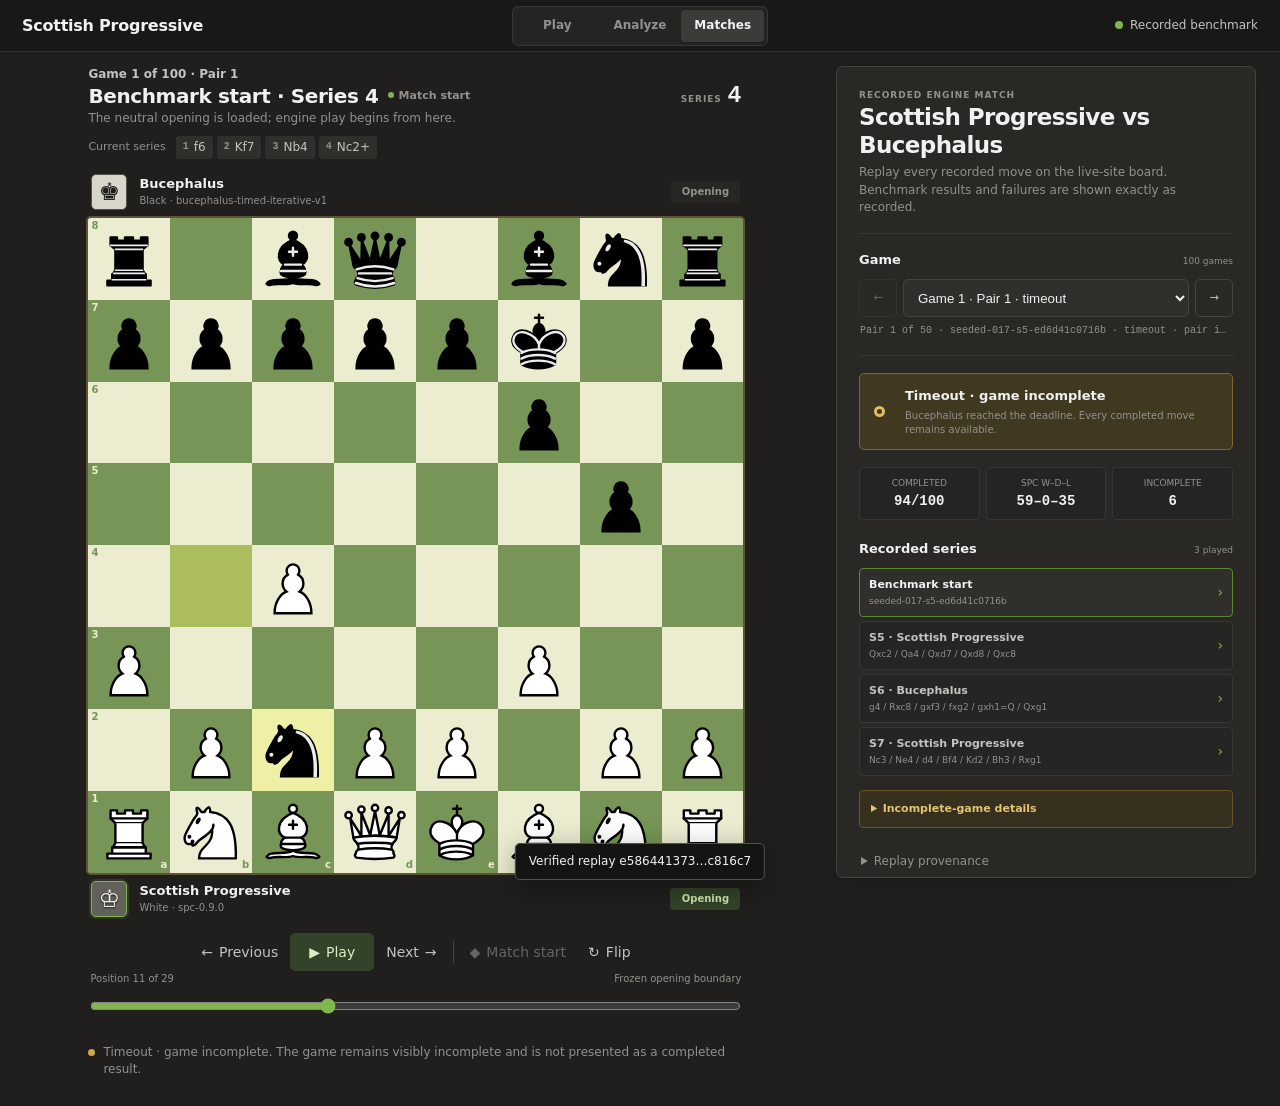
==== src/scottish_progressive/web/static/matches.html @ 94046d2b "Add read-only Bucephalus match viewer" ====
<!doctype html>
<html lang="en">
  <head>
    <meta charset="utf-8">
    <meta name="viewport" content="width=device-width, initial-scale=1">
    <meta name="color-scheme" content="dark">
    <meta name="theme-color" content="#262522">
    <meta http-equiv="Content-Security-Policy" content="default-src 'self'; script-src 'self'; style-src 'self' 'unsafe-inline'; img-src 'self' data:; connect-src 'self'; object-src 'none'; base-uri 'none'; form-action 'none'">
    <title>Scottish Progressive · Match Viewer</title>
    <link rel="icon" href="data:,">
    <link rel="stylesheet" href="./styles.css">
  </head>
  <body class="match-viewer-page">
    <a class="skip-link" href="#match-board-pane">Skip to match board</a>
    <header class="app-header">
      <a class="brand" href="./" aria-label="Scottish Progressive home"><span class="brand-long">Scottish Progressive</span><span class="brand-short">Progressive</span></a>
      <nav class="mode-switch" aria-label="Site section">
        <a class="mode-button mode-link" href="./">Play</a>
        <a class="mode-button mode-link" href="./?workspace=analyze">Analyze</a>
        <a class="mode-button mode-link is-active" href="./matches.html" aria-current="page">Matches</a>
      </nav>
      <div class="header-actions">
        <span class="engine-status is-online" role="status"><span class="status-dot" aria-hidden="true"></span><span>Recorded benchmark</span></span>
      </div>
    </header>

    <main class="analysis-workspace match-viewer-workspace" id="workspace">
      <section class="board-pane match-board-pane" id="match-board-pane" aria-label="Recorded match board">
        <div class="position-strip">
          <div class="turn-copy">
            <p class="turn-label" id="match-position-label">Loading recorded match…</p>
            <div class="series-heading"><h1 id="match-position-title">Preparing replay</h1><span class="boundary-pill" id="match-phase">Recorded</span></div>
            <p class="series-subtitle" id="match-position-detail">Verifying the immutable benchmark data.</p>
          </div>
          <span class="series-number" aria-label="Displayed series"><small>SERIES</small><b id="match-series-number">–</b></span>
        </div>
        <div class="series-ledger" aria-label="Moves in the displayed series">
          <span class="ledger-label">Current series</span>
          <div class="move-chips" id="match-move-chips"><span class="empty-chip">No moves yet</span></div>
        </div>

        <div class="play-player-strip play-top-player" id="match-top-player" aria-label="Top player">
          <span class="player-color" id="match-top-color" aria-hidden="true"></span>
          <span class="player-identity"><strong id="match-top-name">—</strong><small id="match-top-meta">Recorded engine</small></span>
          <span class="player-clock" id="match-top-turn">Waiting</span>
        </div>

        <div class="board-layout match-board-layout">
          <div class="board-shell" id="board-shell">
            <div class="board" id="board" role="group" aria-label="Recorded chess position. White pieces at the bottom. Input is locked." aria-busy="true"></div>
            <div class="board-loading" id="board-loading"><span class="spinner" aria-hidden="true"></span><span id="board-loading-text">Verifying replay…</span></div>
          </div>
        </div>

        <div class="play-player-strip play-bottom-player" id="match-bottom-player" aria-label="Bottom player">
          <span class="player-color" id="match-bottom-color" aria-hidden="true"></span>
          <span class="player-identity"><strong id="match-bottom-name">—</strong><small id="match-bottom-meta">Recorded engine</small></span>
          <span class="player-clock" id="match-bottom-turn">Waiting</span>
        </div>

        <div class="board-toolbar match-replay-toolbar" aria-label="Replay controls">
          <button class="tool-button" id="replay-previous" type="button" aria-label="Previous move" title="Previous move (Left Arrow)" disabled><span aria-hidden="true">←</span><span>Previous</span></button>
          <button class="tool-button match-play-button" id="replay-play" type="button" aria-label="Play replay" title="Play or pause (Space)" disabled><span aria-hidden="true">▶</span><span>Play</span></button>
          <button class="tool-button" id="replay-next" type="button" aria-label="Next move" title="Next move (Right Arrow)" disabled><span>Next</span><span aria-hidden="true">→</span></button>
          <span class="toolbar-divider" aria-hidden="true"></span>
          <button class="tool-button" id="replay-start" type="button" title="Jump to the benchmark start" disabled><span aria-hidden="true">◆</span><span>Match start</span></button>
          <button class="tool-button" id="replay-flip" type="button" title="Flip board (F)" disabled><span aria-hidden="true">↻</span><span>Flip</span></button>
        </div>
        <div class="match-progress-wrap">
          <label class="match-progress-label" for="replay-progress"><span id="replay-position">Position 0 of 0</span><span id="replay-move-label">Recorded replay</span></label>
          <input id="replay-progress" type="range" min="0" max="0" value="0" step="1" disabled aria-label="Replay position">
        </div>
        <div class="boundary-notice is-ready" id="match-board-notice" role="status" aria-live="polite"><span class="notice-mark" aria-hidden="true"></span><span id="match-board-notice-text">Loading the recorded match.</span></div>
      </section>

      <aside class="inspector match-inspector" aria-label="Match information">
        <div class="match-panel">
          <div class="play-heading match-heading">
            <p class="section-kicker">RECORDED ENGINE MATCH</p>
            <h1>Scottish Progressive vs Bucephalus</h1>
            <p>Replay every recorded move on the live-site board. Benchmark results and failures are shown exactly as recorded.</p>
          </div>

          <section class="match-picker" aria-labelledby="match-picker-title">
            <div class="play-section-heading"><h2 id="match-picker-title">Game</h2><span id="match-game-count">100 games</span></div>
            <div class="match-game-controls">
              <button class="tree-tool" id="match-previous-game" type="button" aria-label="Previous game" disabled>←</button>
              <label class="visually-hidden" for="match-game">Choose recorded game</label>
              <select id="match-game" disabled><option>Loading games…</option></select>
              <button class="tree-tool" id="match-next-game" type="button" aria-label="Next game" disabled>→</button>
            </div>
            <p class="match-pair-label" id="match-pair-label">Pair — · opening —</p>
          </section>

          <section class="match-status-card" id="match-status" aria-live="polite">
            <span class="match-status-mark" aria-hidden="true"></span>
            <span><strong id="match-status-title">Verifying replay</strong><small id="match-status-detail">Checking the content hash and replay bundle.</small></span>
          </section>

          <section class="match-scoreboard" aria-label="Match summary">
            <div><span>Completed</span><strong id="summary-completed">—</strong></div>
            <div><span>SPC W–D–L</span><strong id="summary-wdl">—</strong></div>
            <div><span>Incomplete</span><strong id="summary-incomplete">—</strong></div>
          </section>

          <section class="match-series-section" aria-labelledby="match-series-title">
            <div class="play-section-heading"><h2 id="match-series-title">Recorded series</h2><span id="match-series-count">—</span></div>
            <div class="match-series-list" id="match-series-list"><span class="empty-chip">Loading replay…</span></div>
          </section>

          <details class="match-failure-details" id="match-failure-details" hidden>
            <summary>Incomplete-game details</summary>
            <p id="match-failure-copy"></p>
          </details>

          <details class="search-details match-provenance-details">
            <summary>Replay provenance</summary>
            <dl id="match-provenance"></dl>
          </details>
        </div>
      </aside>
    </main>

    <div class="toast" id="match-toast" role="status" aria-live="polite" hidden></div>
    <script src="./board-renderer.js" defer></script>
    <script src="./match-viewer.js" defer></script>
  </body>
</html>
---- src/scottish_progressive/web/static/styles.css ----
:root {
  color-scheme: dark;
  --page: #201f1d;
  --header: #181917;
  --panel: #292825;
  --panel-raised: #302f2c;
  --panel-hover: #393733;
  --line: #45433e;
  --line-soft: #373632;
  --text: #f1f1ef;
  --text-2: #c4c3bf;
  --text-3: #92918c;
  --green: #81b64c;
  --green-strong: #94c960;
  --green-deep: #5c8731;
  --red: #d76a61;
  --amber: #d2a84c;
  --blue: #7196ad;
  --board-light: #ebecd0;
  --board-dark: #779556;
  --board-light-ink: #779556;
  --board-dark-ink: #ebecd0;
  --board-size: min(65vw, calc(100vh - 218px), 720px);
  --radius: 5px;
  --font: Inter, ui-sans-serif, system-ui, -apple-system, BlinkMacSystemFont, "Segoe UI", sans-serif;
  --mono: "SFMono-Regular", Consolas, "Liberation Mono", monospace;
}

* { box-sizing: border-box; }

html { min-width: 0; background: var(--page); }

body {
  min-width: 0;
  min-height: 100vh;
  margin: 0;
  overflow-x: hidden;
  color: var(--text);
  background: var(--page);
  font: 14px/1.45 var(--font);
  -webkit-font-smoothing: antialiased;
}

button, input, textarea { font: inherit; }
button { color: inherit; }
button, summary, .brand { -webkit-tap-highlight-color: transparent; }
a { color: var(--green-strong); }
[hidden] { display: none !important; }

button:focus-visible,
input:focus-visible,
textarea:focus-visible,
summary:focus-visible,
a:focus-visible {
  outline: 3px solid #b8dc8e;
  outline-offset: 2px;
}

.skip-link {
  position: fixed;
  z-index: 1000;
  top: 8px;
  left: 8px;
  padding: 9px 12px;
  color: #15200d;
  background: #c6e5a2;
  border-radius: var(--radius);
  transform: translateY(-150%);
  transition: transform 140ms ease;
}
.skip-link:focus { transform: translateY(0); }

.app-header {
  position: relative;
  z-index: 20;
  display: grid;
  grid-template-columns: minmax(0, 1fr) auto minmax(0, 1fr);
  align-items: center;
  justify-content: space-between;
  min-height: 52px;
  padding: 0 22px;
  background: var(--header);
  border-bottom: 1px solid #343532;
}

.brand {
  color: var(--text);
  font-size: 16px;
  font-weight: 720;
  letter-spacing: -0.015em;
  text-decoration: none;
}

.brand-short { display: none; }
.mode-switch { display: grid; grid-template-columns: repeat(3, 1fr); min-width: 218px; padding: 3px; background: #242522; border: 1px solid #373834; border-radius: 6px; }
.mode-button { min-height: 32px; padding: 4px 13px; color: var(--text-3); background: transparent; border: 0; border-radius: 4px; cursor: pointer; font-size: 12px; font-weight: 700; transition: color 130ms ease, background-color 130ms ease, transform 130ms ease; }
.mode-link { display: grid; place-items: center; text-decoration: none; }
.mode-button:hover { color: var(--text-2); }
.mode-button.is-active { color: var(--text); background: #3b3c37; box-shadow: 0 1px 3px rgb(0 0 0 / 22%); }
.mode-button:active { transform: scale(.98); }
.header-actions { display: flex; align-items: center; justify-self: end; gap: 16px; min-width: 0; }
.rules-label { display: none; }
.engine-status {
  display: inline-flex;
  align-items: center;
  gap: 7px;
  min-width: 0;
  color: var(--text-2);
  font-size: 12px;
  white-space: nowrap;
}
.engine-status > span:last-child { overflow: hidden; text-overflow: ellipsis; }
.status-dot { width: 8px; height: 8px; flex: 0 0 auto; border-radius: 50%; background: var(--amber); }
.engine-status.is-online .status-dot { background: var(--green); }
.engine-status.is-offline .status-dot { background: var(--red); }

.analysis-workspace {
  display: grid;
  grid-template-columns: minmax(0, 1fr) minmax(360px, 430px);
  gap: clamp(18px, 2.2vw, 34px);
  width: min(1370px, 100%);
  margin: 0 auto;
  padding: 18px 24px 28px;
  align-items: start;
}

.analysis-workspace.is-play-mode { --board-size: min(63vw, calc(100vh - 176px), 760px); grid-template-columns: minmax(0, 1fr) minmax(350px, 410px); gap: clamp(20px, 3vw, 46px); padding-top: 14px; }
.is-play-mode .position-strip,
.is-play-mode .eval-rail,
.is-play-mode .board-toolbar,
.is-play-mode .boundary-notice { display: none; }
.is-play-mode .series-ledger { width: var(--board-size); padding: 0 0 7px; }
.is-play-mode .board-layout { grid-template-columns: var(--board-size); gap: 0; }
.is-play-mode .inspector { min-height: 560px; }

.board-pane {
  display: flex;
  flex-direction: column;
  align-items: center;
  min-width: 0;
}

.play-player-strip { display: grid; grid-template-columns: 38px minmax(0, 1fr) auto; align-items: center; width: var(--board-size); min-height: 52px; gap: 10px; padding: 5px 3px; }
.play-player-strip.is-active { color: var(--text); }
.player-color { position: relative; display: grid; width: 36px; height: 36px; place-items: center; overflow: hidden; border: 1px solid #55534d; border-radius: 5px; box-shadow: inset 0 0 0 1px rgb(255 255 255 / 5%); }
.player-color::before { font-size: 24px; line-height: 1; }
.player-color.is-white { color: #f6f5ed; background: #62605a; }
.player-color.is-white::before { content: "♔"; text-shadow: 0 1px 2px #111; }
.player-color.is-black { color: #1c1c1a; background: #d8d5ca; }
.player-color.is-black::before { content: "♚"; }
.play-player-strip.is-active .player-color { border-color: var(--green); box-shadow: 0 0 0 2px rgb(129 182 76 / 16%); }
.player-identity { display: block; min-width: 0; }
.player-identity strong,
.player-identity small { display: block; overflow: hidden; text-overflow: ellipsis; white-space: nowrap; }
.player-identity strong { font-size: 13px; }
.player-identity small { margin-top: 1px; color: var(--text-3); font-size: 10px; }
.player-clock { min-width: 70px; padding: 6px 8px; color: var(--text-3); background: #262622; border-radius: 4px; font: 700 10px/1 var(--font); text-align: center; }
.play-player-strip.is-active .player-clock { color: #cce9ab; background: #334329; }

.position-strip,
.series-ledger,
.board-toolbar,
.boundary-notice {
  width: calc(var(--board-size) + 32px);
  max-width: 100%;
}

.position-strip {
  display: flex;
  align-items: center;
  justify-content: space-between;
  gap: 16px;
  min-height: 58px;
  padding: 0 2px 8px 32px;
}
.turn-copy { min-width: 0; }
.turn-label,
.series-subtitle,
.panel-intro,
.tree-help,
.field-help,
.piece-credit,
.best-notation { margin: 0; }
.turn-label { color: var(--text-2); font-size: 12px; font-weight: 650; }
.series-heading { display: flex; align-items: center; gap: 9px; min-width: 0; }
.series-heading h1 { margin: 1px 0 0; overflow: hidden; font-size: 20px; line-height: 1.2; letter-spacing: -0.02em; text-overflow: ellipsis; white-space: nowrap; }
.series-subtitle { max-width: 620px; margin-top: 2px; overflow: hidden; color: var(--text-3); font-size: 12px; text-overflow: ellipsis; white-space: nowrap; }
.series-number { display: grid; grid-template-columns: auto auto; align-items: baseline; gap: 6px; color: var(--text-3); }
.series-number small { font-size: 9px; font-weight: 700; letter-spacing: .1em; }
.series-number b { color: var(--text); font: 700 23px/1 var(--mono); }
.boundary-pill { flex: 0 0 auto; color: var(--text-3); font-size: 11px; font-weight: 650; }
.boundary-pill::before { content: ""; display: inline-block; width: 6px; height: 6px; margin-right: 5px; border-radius: 50%; background: var(--text-3); vertical-align: 1px; }
.boundary-pill.is-boundary::before,
.boundary-pill.is-complete::before { background: var(--green); }
.boundary-pill.is-mid-series::before { background: var(--amber); }

.series-ledger {
  display: flex;
  align-items: center;
  min-height: 30px;
  padding: 0 0 7px 32px;
  gap: 10px;
}
.ledger-label { flex: 0 0 auto; color: var(--text-3); font-size: 11px; }
.move-chips { display: flex; min-width: 0; gap: 4px; overflow-x: auto; scrollbar-width: thin; }
.move-chip,
.series-move {
  display: inline-flex;
  align-items: center;
  flex: 0 0 auto;
  gap: 5px;
  min-height: 23px;
  padding: 2px 7px;
  color: var(--text-2);
  background: var(--panel-raised);
  border-radius: 3px;
  font-size: 12px;
  animation: move-in 150ms ease-out both;
}
.move-chip b,
.series-move b { color: var(--text-3); font: 700 10px/1 var(--mono); }
.empty-chip { color: var(--text-3); font-size: 12px; }

.board-layout { display: grid; grid-template-columns: 26px var(--board-size); gap: 6px; max-width: 100%; }
.board-shell {
  position: relative;
  width: var(--board-size);
  height: var(--board-size);
  overflow: hidden;
  background: var(--board-dark);
  border-radius: 3px;
  box-shadow: 0 3px 14px rgb(0 0 0 / 24%);
  touch-action: none;
}
.board { display: grid; width: 100%; height: 100%; grid-template: repeat(8, 1fr) / repeat(8, 1fr); }
.square {
  position: relative;
  display: grid;
  place-items: center;
  min-width: 0;
  min-height: 0;
  padding: 0;
  border: 0;
  border-radius: 0;
  cursor: default;
}
.square.light { background: var(--board-light); }
.square.dark { background: var(--board-dark); }
.square.has-piece.is-legal-from { cursor: grab; }
.square.has-piece.is-legal-from:active { cursor: grabbing; }
.piece { position: relative; z-index: 2; display: block; width: 88%; height: 88%; pointer-events: none; user-select: none; transition: transform 110ms ease; }
.square.has-piece:hover .piece { transform: translateY(-1px); }
.square.is-last::before,
.square.is-selected::before { content: ""; position: absolute; z-index: 1; inset: 0; pointer-events: none; }
.square.is-last::before { background: rgb(246 246 105 / 42%); }
.square.is-selected::before { background: rgb(246 246 105 / 65%); }
.square.is-legal::after { content: ""; position: absolute; z-index: 5; width: 25%; height: 25%; border-radius: 50%; background: rgb(33 44 25 / 34%); pointer-events: none; }
.square.is-legal.is-capture::after { width: 82%; height: 82%; background: transparent; border: max(3px, .45vw) solid rgb(33 44 25 / 33%); }
.coordinate { position: absolute; z-index: 7; font: 750 clamp(8px, calc(var(--board-size) / 65), 12px)/1 var(--font); pointer-events: none; }
.coordinate.file { right: 3px; bottom: 3px; }
.coordinate.rank { top: 3px; left: 3px; }
.square.light .coordinate { color: var(--board-light-ink); }
.square.dark .coordinate { color: var(--board-dark-ink); }

.board-arrows { position: absolute; z-index: 8; inset: 0; width: 100%; height: 100%; overflow: visible; pointer-events: none; }
.board-arrows line { stroke-linecap: round; animation: arrow-in 170ms ease-out both; }
.board-loading {
  position: absolute;
  z-index: 12;
  inset: 0;
  display: flex;
  align-items: center;
  justify-content: center;
  gap: 9px;
  color: #fff;
  background: rgb(24 25 23 / 70%);
  font-size: 13px;
  transition: opacity 130ms ease, visibility 130ms ease;
}
.board-loading.is-hidden { opacity: 0; visibility: hidden; pointer-events: none; }
.spinner { width: 15px; height: 15px; flex: 0 0 auto; border: 2px solid rgb(255 255 255 / 28%); border-top-color: currentColor; border-radius: 50%; animation: spin .75s linear infinite; }
.drag-piece { position: fixed; z-index: 100; width: min(calc(var(--board-size) / 8), 90px); height: min(calc(var(--board-size) / 8), 90px); opacity: 0; pointer-events: none; transform: translate(-50%, -50%); }
.drag-piece img { width: 100%; height: 100%; }
.drag-piece.is-visible { opacity: .96; }
.board-shell.is-previewing::after { content: "PV preview"; position: absolute; z-index: 9; right: 7px; top: 7px; padding: 4px 7px; color: #fff; background: rgb(24 25 23 / 78%); border-radius: 3px; font-size: 10px; font-weight: 700; letter-spacing: .06em; }

.eval-rail { position: relative; width: 26px; height: var(--board-size); overflow: hidden; color: #fff; background: #171715; border: 1px solid #4d4b46; border-radius: 3px; }
.eval-fill { position: absolute; inset: auto 0 0; height: 50%; background: #f3f2ec; transition: height 240ms cubic-bezier(.2,.8,.2,1); }
.eval-marker { position: absolute; z-index: 2; left: 50%; bottom: 50%; max-width: calc(100% - 2px); padding: 2px 1px; overflow: hidden; color: #111; background: #f3f2ec; border: 1px solid rgb(0 0 0 / 40%); border-radius: 2px; font: 750 7px/1 var(--mono); text-overflow: clip; white-space: nowrap; transform: translate(-50%, 50%); transition: bottom 240ms cubic-bezier(.2,.8,.2,1); }
.eval-side { position: absolute; z-index: 3; left: 50%; font: 750 9px/1 var(--font); transform: translateX(-50%); mix-blend-mode: difference; }
.eval-black { top: 5px; }
.eval-white { bottom: 5px; }

.board-toolbar { display: flex; align-items: center; min-height: 44px; padding: 5px 0 0 32px; gap: 2px; overflow-x: auto; scrollbar-width: none; }
.board-toolbar::-webkit-scrollbar { display: none; }
.tool-button,
.analysis-toggle,
.tree-tool,
.secondary,
.primary,
.pv-controls button,
.dialog-close {
  min-height: 38px;
  border: 1px solid transparent;
  border-radius: var(--radius);
  cursor: pointer;
  transition: color 130ms ease, background-color 130ms ease, border-color 130ms ease, transform 110ms ease;
}
.tool-button { display: inline-flex; align-items: center; flex: 0 0 auto; gap: 6px; padding: 6px 9px; color: var(--text-2); background: transparent; }
.tool-button svg { width: 17px; height: 17px; fill: currentColor; }
.tool-button:hover:not(:disabled) { color: var(--text); background: var(--panel-raised); }
.tool-button:active:not(:disabled), .tree-tool:active:not(:disabled), .primary:active:not(:disabled) { transform: translateY(1px); }
button:disabled { cursor: not-allowed; opacity: .42; }
.toolbar-divider { width: 1px; height: 22px; flex: 0 0 auto; margin: 0 4px; background: var(--line); }
.primary { padding: 8px 13px; color: #17200f; background: var(--green); border-color: var(--green-deep); font-weight: 720; }
.primary:hover:not(:disabled) { background: var(--green-strong); }
.continue-button { margin-left: auto; white-space: nowrap; }

.boundary-notice { display: flex; align-items: flex-start; gap: 8px; min-height: 31px; padding: 7px 0 0 32px; color: var(--text-3); font-size: 12px; }
.notice-mark { width: 7px; height: 7px; flex: 0 0 auto; margin-top: 5px; border-radius: 50%; background: var(--green); }
.boundary-notice.is-warning .notice-mark { background: var(--amber); }
.boundary-notice.is-game-over .notice-mark { background: var(--red); }
.boundary-notice.is-game-over { color: #e5aaa5; }

.inspector {
  position: sticky;
  top: 18px;
  min-width: 0;
  height: calc(100vh - 88px);
  min-height: 560px;
  overflow: hidden;
  background: var(--panel);
  border: 1px solid var(--line);
  border-radius: 7px;
  box-shadow: 0 3px 14px rgb(0 0 0 / 16%);
}

.play-panel { height: 100%; padding: 20px 20px 22px; overflow-y: auto; scrollbar-color: #55524c transparent; scrollbar-width: thin; animation: panel-in 180ms ease-out both; }
.play-heading { padding-bottom: 17px; border-bottom: 1px solid var(--line-soft); }
.play-heading h1 { margin: 2px 0 5px; font-size: 23px; line-height: 1.15; letter-spacing: -.025em; }
.play-heading > p:last-child { max-width: 355px; margin: 0; color: var(--text-3); font-size: 11px; }
.side-picker { min-width: 0; margin: 0; padding: 15px 0; border: 0; border-bottom: 1px solid var(--line-soft); }
.side-picker legend { padding: 0; color: var(--text-3); font-size: 11px; font-weight: 650; }
.side-options { display: grid; grid-template-columns: repeat(2, minmax(0, 1fr)); gap: 7px; margin-top: 7px; }
.side-option { display: grid; grid-template-columns: 36px minmax(0, 1fr); align-items: center; min-height: 56px; gap: 7px; padding: 6px 8px; color: var(--text-3); background: #242421; border: 1px solid var(--line); border-radius: 5px; cursor: pointer; text-align: left; transition: color 130ms ease, background-color 130ms ease, border-color 130ms ease, transform 120ms ease; }
.side-option:hover { color: var(--text-2); background: var(--panel-hover); }
.side-option.is-active { color: var(--text); background: #353b30; border-color: #5b783f; }
.side-option:active { transform: translateY(1px); }
.side-option strong,
.side-option small { display: block; }
.side-option strong { font-size: 12px; }
.side-option small { color: var(--text-3); font-size: 9px; }
.side-piece { display: grid; width: 32px; height: 32px; place-items: center; border-radius: 4px; font-size: 23px; }
.side-piece.is-white { color: #fff; background: #686660; text-shadow: 0 1px 2px #111; }
.side-piece.is-black { color: #111; background: #dedbd0; }
.play-strength-picker { min-width: 0; margin: 0; padding: 12px 0; border: 0; border-bottom: 1px solid var(--line-soft); }
.play-strength-picker legend { padding: 0; color: var(--text-3); font-size: 11px; font-weight: 650; }
.play-strength-options { display: grid; grid-template-columns: repeat(2, minmax(0, 1fr)); gap: 7px; margin-top: 7px; }
.play-strength-option { display: grid; grid-template-columns: 24px minmax(0, 1fr); align-items: center; min-height: 47px; gap: 6px; padding: 5px 7px; color: var(--text-3); background: #22221f; border: 1px solid var(--line); border-radius: 5px; cursor: pointer; text-align: left; transition: color 130ms ease, background-color 130ms ease, border-color 130ms ease, transform 120ms ease; }
.play-strength-option:hover { color: var(--text-2); background: var(--panel-hover); }
.play-strength-option.is-active { color: var(--text); background: #353b30; border-color: #5b783f; }
.play-strength-option:active { transform: translateY(1px); }
.play-strength-option strong,
.play-strength-option small { display: block; overflow: hidden; text-overflow: ellipsis; white-space: nowrap; }
.play-strength-option strong { font-size: 11px; }
.play-strength-option small { margin-top: 1px; color: var(--text-3); font-size: 8px; }
.strength-mark { display: grid; width: 22px; height: 22px; place-items: center; color: #cbe5ad; background: #3b4631; border-radius: 3px; font-size: 11px; }
.play-live { display: grid; grid-template-columns: 30px minmax(0, 1fr); align-items: center; min-height: 60px; gap: 10px; margin-top: 15px; padding: 10px 11px; background: #242621; border: 1px solid #42463b; border-radius: 5px; }
.play-live > span:last-child { min-width: 0; }
.play-live strong,
.play-live small { display: block; }
.play-live strong { font-size: 12px; }
.play-live small { margin-top: 2px; overflow: hidden; color: var(--text-3); font-size: 10px; text-overflow: ellipsis; white-space: nowrap; }
.play-live-mark { display: flex; align-items: flex-end; justify-content: center; gap: 2px; height: 20px; }
.play-live-mark i { width: 3px; height: 8px; background: var(--green); border-radius: 2px; }
.play-live.is-thinking .play-live-mark i { animation: thinking .72s ease-in-out infinite alternate; }
.play-live.is-thinking .play-live-mark i:nth-child(2) { animation-delay: .12s; }
.play-live.is-thinking .play-live-mark i:nth-child(3) { animation-delay: .24s; }
.play-live.is-error { color: #efbbb6; background: #3c2927; border-color: #6e3934; }
.play-live.is-error .play-live-mark i { background: var(--red); }
.play-live.is-warning { color: #f0ddb0; background: #3a3324; border-color: #6b5a32; }
.play-live.is-warning .play-live-mark i { background: var(--amber); }
.play-live.is-won { color: #d9efc0; background: #2d3b25; border-color: #4f6b3a; }
.play-live.is-finished .play-live-mark i { background: var(--text-3); }
.play-live.is-review { color: #e5d8b4; background: #363127; border-color: #685c3c; }
.play-live.is-review .play-live-mark i { background: #c5a95d; }
.play-series-card { display: grid; grid-template-columns: minmax(0, 1fr) auto; align-items: center; gap: 2px 12px; margin-top: 13px; padding: 13px 2px 12px; border-bottom: 1px solid var(--line-soft); }
.play-series-card h2 { margin: 1px 0 0; font-size: 15px; }
.play-series-card p { grid-column: 1 / -1; margin: 3px 0 0; color: var(--text-3); font-size: 10px; }
.play-series-count { grid-row: 1; grid-column: 2; color: var(--text); font: 730 27px/1 var(--mono); }
.play-history-section { padding-top: 13px; }
.play-section-heading { display: flex; align-items: baseline; justify-content: space-between; gap: 12px; }
.play-section-heading h2 { margin: 0; font-size: 13px; }
.play-section-heading span { color: var(--text-3); font-size: 9px; }
.play-history { max-height: 225px; margin-top: 7px; overflow: auto; border-top: 1px solid var(--line-soft); scrollbar-width: thin; }
.play-history-row { display: grid; grid-template-columns: 28px minmax(0, 1fr) 22px; align-items: center; min-height: 43px; gap: 7px; border-bottom: 1px solid var(--line-soft); animation: move-in 150ms ease-out both; }
.play-history-row.is-current { background: rgb(197 169 93 / 8%); box-shadow: inset 2px 0 #c5a95d; }
.play-history-series { color: var(--text-3); font: 700 9px var(--mono); }
.play-history-moves { display: block; min-width: 0; }
.play-history-moves strong,
.play-history-moves small { display: block; overflow: hidden; text-overflow: ellipsis; white-space: nowrap; }
.play-history-moves strong { font-size: 10px; }
.play-history-moves small { margin-top: 1px; color: var(--text-3); font-size: 10px; }
.history-color { display: grid; width: 20px; height: 20px; place-items: center; border: 1px solid var(--line); border-radius: 3px; font: 750 8px var(--font); }
.history-color.is-white { color: #222; background: #e5e2d7; }
.history-color.is-black { color: #eee; background: #252522; }
.play-history-empty { margin: 0; padding: 19px 4px; color: var(--text-3); font-size: 11px; text-align: center; }
.play-history-navigation { display: grid; grid-template-columns: minmax(84px, 1fr) auto minmax(84px, 1fr); align-items: center; gap: 7px; padding-top: 9px; }
.play-history-step { display: inline-flex; align-items: center; justify-content: center; min-height: 34px; gap: 6px; padding: 6px 9px; color: var(--text-2); background: #282824; border: 1px solid var(--line); border-radius: 4px; font-size: 10px; font-weight: 680; }
.play-history-step:hover:not(:disabled) { color: var(--text); background: var(--panel-hover); border-color: #66635d; }
.play-history-step:focus-visible { outline: 2px solid var(--green); outline-offset: 2px; }
.play-history-step:disabled { color: #66645f; cursor: default; opacity: .58; }
.play-history-position { min-width: 92px; color: var(--text-3); font: 700 9px var(--mono); text-align: center; white-space: nowrap; }
.board-shell.is-reviewing { box-shadow: 0 0 0 2px rgb(197 169 93 / 38%); }
.play-actions { display: grid; grid-template-columns: minmax(0, 1fr) auto; gap: 7px; margin-top: 14px; }
.play-new-game { grid-column: 1 / -1; min-height: 42px; }
.play-retry-engine { grid-column: 1 / -1; min-height: 38px; }
.play-actions .secondary { min-height: 38px; }
.play-resign { color: #dba39e; }
.engine-proof { display: grid; gap: 5px; margin: 15px 0 0; padding-top: 12px; border-top: 1px solid var(--line-soft); }
.engine-proof div { display: grid; grid-template-columns: 65px minmax(0, 1fr); gap: 8px; }
.engine-proof dt { color: var(--text-3); font-size: 9px; }
.engine-proof dd { margin: 0; overflow: hidden; color: var(--text-2); font: 9px var(--mono); text-overflow: ellipsis; white-space: nowrap; }
.engine-proof div:nth-last-child(-n + 3) dd { white-space: normal; }
.tabs { display: grid; grid-template-columns: repeat(2, 1fr); height: 46px; border-bottom: 1px solid var(--line); }
.tab { position: relative; padding: 0 10px; color: var(--text-3); background: transparent; border: 0; cursor: pointer; font-weight: 670; }
.tab::after { content: ""; position: absolute; right: 18%; bottom: -1px; left: 18%; height: 2px; background: var(--green); opacity: 0; transform: scaleX(.5); transition: opacity 140ms ease, transform 140ms ease; }
.tab:hover { color: var(--text-2); background: rgb(255 255 255 / 2%); }
.tab.is-active { color: var(--text); }
.tab.is-active::after { opacity: 1; transform: scaleX(1); }
.tab-panel { height: calc(100% - 46px); padding: 16px 17px 24px; overflow-y: auto; scrollbar-color: #55524c transparent; scrollbar-width: thin; animation: panel-in 150ms ease-out both; }

.auto-analysis-bar { display: flex; align-items: center; justify-content: space-between; gap: 14px; padding-bottom: 11px; }
.auto-analysis-copy { display: flex; align-items: center; min-width: 0; gap: 10px; }
.auto-analysis-copy h2,
.panel-heading h2,
.dialog-heading h2 { margin: 0; font-size: 17px; line-height: 1.25; letter-spacing: -.015em; }
.auto-analysis-copy p { margin: 1px 0 0; overflow: hidden; color: var(--text-3); font-size: 11px; text-overflow: ellipsis; white-space: nowrap; }
.analysis-live-dot { width: 9px; height: 9px; flex: 0 0 auto; border: 2px solid #506240; border-radius: 50%; background: var(--green); }
.inspector.is-analyzing .analysis-live-dot { animation: live-pulse 1.25s ease-in-out infinite; }
.analysis-toggle { display: inline-flex; align-items: center; flex: 0 0 auto; gap: 6px; padding: 6px 10px; color: var(--text-2); background: transparent; border-color: var(--line); }
.analysis-toggle:hover { color: var(--text); background: var(--panel-hover); }
.analysis-toggle svg { width: 15px; height: 15px; fill: currentColor; }
.analysis-progress { width: 100%; height: 3px; overflow: hidden; background: #1d1d1b; border-radius: 2px; }
.analysis-progress > span { display: block; width: 0; height: 100%; background: var(--green); transition: width 260ms cubic-bezier(.2,.8,.2,1); }
.inspector.is-analyzing .analysis-progress > span { box-shadow: 8px 0 0 rgb(129 182 76 / 22%); }

.analysis-presets { display: flex; align-items: center; justify-content: space-between; gap: 14px; padding: 13px 0 11px; border-bottom: 1px solid var(--line-soft); }
.preset-label { color: var(--text-3); font-size: 12px; font-weight: 650; }
.preset-switch { display: flex; overflow: hidden; border: 1px solid var(--line); border-radius: var(--radius); }
.preset-switch button { min-width: 92px; min-height: 42px; padding: 4px 10px; color: var(--text-3); background: transparent; border: 0; cursor: pointer; }
.preset-switch button + button { border-left: 1px solid var(--line); }
.preset-switch strong, .preset-switch small { display: block; }
.preset-switch strong { color: inherit; font-size: 12px; }
.preset-switch small { font-size: 9px; }
.preset-switch button:hover { color: var(--text-2); background: var(--panel-hover); }
.preset-switch button.is-active { color: var(--text); background: #3b4234; }

.search-settings,
.result-details,
.search-details { border-bottom: 1px solid var(--line-soft); }
.search-settings > summary,
.result-details > summary,
.search-details > summary { min-height: 39px; padding: 10px 2px; color: var(--text-3); cursor: pointer; font-size: 12px; }
.search-settings > summary:hover,
.result-details > summary:hover,
.search-details > summary:hover { color: var(--text-2); }
.search-controls { display: grid; grid-template-columns: repeat(2, minmax(0, 1fr)); gap: 9px; padding: 2px 0 13px; }
.search-controls label,
.setup-grid label { display: grid; gap: 5px; min-width: 0; color: var(--text-3); font-size: 11px; }
input, textarea { width: 100%; min-width: 0; color: var(--text); background: #1f1f1d; border: 1px solid var(--line); border-radius: var(--radius); }
input { min-height: 38px; padding: 7px 9px; }
textarea { min-height: 76px; padding: 9px; resize: vertical; font: 12px/1.45 var(--mono); }
input:hover, textarea:hover { border-color: #5a5751; }
input:focus, textarea:focus { border-color: var(--green); }
.input-suffix { position: relative; display: block; }
.input-suffix input { padding-right: 24px; }
.input-suffix small { position: absolute; top: 50%; right: 8px; color: var(--text-3); transform: translateY(-50%); }

.analysis-empty,
.analysis-loading { display: grid; justify-items: center; min-height: 154px; padding: 30px 14px 22px; text-align: center; }
.analysis-empty h3,
.analysis-loading h3 { margin: 12px 0 3px; font-size: 14px; }
.analysis-empty p,
.analysis-loading p { max-width: 330px; margin: 0; color: var(--text-3); font-size: 12px; }
.empty-pulse { width: 9px; height: 9px; border-radius: 50%; background: var(--green); box-shadow: 0 0 0 6px rgb(129 182 76 / 10%); }
.thinking-lines { display: flex; align-items: end; gap: 3px; height: 18px; }
.thinking-lines span { width: 3px; height: 7px; background: var(--green); animation: thinking .85s ease-in-out infinite alternate; }
.thinking-lines span:nth-child(2) { animation-delay: .13s; }
.thinking-lines span:nth-child(3) { animation-delay: .26s; }

.analysis-error,
.setup-error { margin: 12px 0; padding: 10px 11px; color: #efbbb6; background: #3c2927; border-left: 3px solid var(--red); border-radius: 3px; }
.analysis-error strong,
.analysis-error span { display: block; }
.analysis-error span { margin-top: 2px; color: #d9a7a2; font-size: 12px; overflow-wrap: anywhere; }

.analysis-results { animation: results-in 180ms ease-out both; }
.result-hero { display: flex; align-items: flex-end; justify-content: space-between; gap: 14px; padding: 15px 1px 12px; border-bottom: 1px solid var(--line-soft); }
.result-label,
.classification,
.confidence { display: block; }
.result-label { color: var(--text-3); font-size: 10px; letter-spacing: .03em; }
.result-score { display: block; margin-top: 2px; font: 730 23px/1.2 var(--mono); }
.result-raw-score { display: block; margin-top: 3px; color: var(--text-3); font: 650 9px/1.2 var(--mono); }
.evaluation-help { margin: 8px 0 0; padding: 7px 8px; color: var(--text-3); background: #22221f; border-left: 2px solid #687b51; border-radius: 2px; font-size: 9px; line-height: 1.45; }
.classification-block { min-width: 0; text-align: right; }
.classification { color: var(--text); font-weight: 700; }
.confidence { max-width: 205px; margin-top: 2px; overflow: hidden; color: var(--text-3); font-size: 10px; text-overflow: ellipsis; white-space: nowrap; }
.proof-strip { display: flex; flex-wrap: wrap; gap: 4px; padding: 10px 0; border-bottom: 1px solid var(--line-soft); }
.proof-chip { padding: 3px 6px; color: var(--text-3); background: #22221f; border: 1px solid var(--line-soft); border-radius: 3px; font-size: 10px; }
.proof-chip.is-good { color: #bddd9b; border-color: #486534; }
.proof-chip.is-warning { color: #e1c27f; border-color: #67542c; }
.proof-chip.is-danger { color: #e7aaa5; border-color: #6e3934; }
.result-section { padding: 12px 0; border-bottom: 1px solid var(--line-soft); }
.section-heading { display: flex; align-items: center; justify-content: space-between; gap: 10px; margin-bottom: 8px; }
.section-heading h3,
.study-tree-heading h3 { margin: 0; font-size: 13px; }
.section-heading > span { color: var(--text-3); font-size: 10px; }
.best-series { display: flex; flex-wrap: wrap; gap: 5px; }
.best-notation { margin-top: 7px; color: var(--text-3); font-size: 11px; overflow-wrap: anywhere; }
.pv-line { display: flex; flex-wrap: wrap; gap: 5px; }
.pv-series-group { display: inline-flex; flex-wrap: wrap; align-items: center; overflow: hidden; border: 1px solid var(--line-soft); border-radius: 3px; }
.pv-series-group small { align-self: stretch; display: grid; place-items: center; padding: 0 5px; color: var(--text-3); background: #22221f; font: 700 9px var(--mono); }
.pv-step { min-height: 30px; padding: 4px 7px; color: var(--text-2); background: transparent; border: 0; border-left: 1px solid var(--line-soft); cursor: pointer; }
.pv-step:hover, .pv-step.is-previewed { color: var(--text); background: #3a4133; }
.pv-controls { display: inline-flex; align-items: center; overflow: hidden; border: 1px solid var(--line); border-radius: 3px; }
.pv-controls button { min-width: 30px; min-height: 28px; padding: 2px 6px; color: var(--text-2); background: transparent; border: 0; border-radius: 0; }
.pv-controls button:hover:not(:disabled) { background: var(--panel-hover); }
.pv-controls span { min-width: 66px; padding: 0 5px; color: var(--text-3); font-size: 9px; text-align: center; }
.pv-controls .pv-exit { border-left: 1px solid var(--line); font-size: 10px; }
.alternatives-list { display: grid; gap: 2px; }
.alternative-row { display: grid; width: 100%; min-width: 0; min-height: 47px; align-items: center; padding: 6px 5px; color: var(--text-2); background: transparent; border: 0; border-radius: 3px; cursor: pointer; text-align: left; transition: background-color 120ms ease; }
.alternative-row { grid-template-columns: 22px minmax(0, 1fr) auto; gap: 7px; }
.alternative-row:hover { background: var(--panel-hover); }
.alt-rank { color: var(--text-3); font: 700 10px var(--mono); text-align: center; }
.alt-line { display: block; min-width: 0; }
.alt-line strong, .alt-line small { display: block; overflow: hidden; text-overflow: ellipsis; white-space: nowrap; }
.alt-line strong { color: var(--text); font-size: 12px; }
.alt-line small { margin-top: 1px; color: var(--text-3); font-size: 10px; }
.alt-score { color: var(--text-2); font: 700 11px var(--mono); text-align: right; white-space: nowrap; }
.result-details { border-bottom: 0; }
.result-details[open] > summary { border-bottom: 1px solid var(--line-soft); }
.result-details .result-section { padding-right: 2px; padding-left: 2px; }
.breakdown { display: grid; gap: 7px; }
.breakdown-row { display: grid; grid-template-columns: minmax(68px, .8fr) 1.2fr minmax(72px, auto); align-items: center; gap: 7px; min-width: 0; }
.breakdown-label { overflow: hidden; color: var(--text-3); font-size: 10px; text-overflow: ellipsis; white-space: nowrap; }
.breakdown-track { position: relative; height: 4px; background: #1d1d1b; }
.breakdown-track::after { content: ""; position: absolute; top: -2px; bottom: -2px; left: 50%; width: 1px; background: var(--line); }
.breakdown-bar { position: absolute; top: 0; bottom: 0; }
.breakdown-bar.is-positive { left: 50%; background: var(--green); }
.breakdown-bar.is-negative { right: 50%; background: var(--red); }
.breakdown-value { overflow: hidden; color: var(--text-2); font: 700 9px var(--mono); text-align: right; text-overflow: ellipsis; }
.warnings-list { margin: 0; padding-left: 19px; color: #e4c281; font-size: 11px; }
.search-details { border-bottom: 0; }
.search-details dl { display: grid; grid-template-columns: minmax(0, 1fr) auto; gap: 5px 12px; margin: 0 0 10px; font-size: 10px; }
.search-details dt { min-width: 0; overflow: hidden; color: var(--text-3); text-overflow: ellipsis; }
.search-details dd { max-width: 170px; margin: 0; overflow: hidden; color: var(--text-2); font-family: var(--mono); text-overflow: ellipsis; white-space: nowrap; }

.study-tree-section { margin-top: 14px; padding-top: 14px; border-top: 1px solid var(--line); }
.study-tree-heading,
.panel-heading,
.dialog-heading { display: flex; align-items: center; justify-content: space-between; gap: 12px; }
.section-kicker { margin: 0 0 1px; color: var(--text-3); font-size: 9px; font-weight: 720; letter-spacing: .11em; }
.study-save-state { color: var(--text-3); font-size: 10px; }
.tree-toolbar { display: flex; flex-wrap: wrap; gap: 4px; margin-top: 10px; }
.tree-tool, .secondary { min-height: 34px; padding: 5px 8px; color: var(--text-2); background: transparent; border-color: var(--line); font-size: 11px; }
.tree-tool:hover:not(:disabled), .secondary:hover:not(:disabled) { color: var(--text); background: var(--panel-hover); }
.tree-tool.is-primary { color: #bddd9b; border-color: #4f6b3a; }
.tree-tool.is-active { background: #3a4133; }
.tree-help { margin-top: 8px; color: var(--text-3); font-size: 10px; }
.analysis-tree { max-height: 330px; margin-top: 9px; overflow: auto; border-top: 1px solid var(--line-soft); scrollbar-width: thin; }
.tree-root,
.tree-move { display: grid; width: 100%; min-width: 0; align-items: center; min-height: 36px; color: var(--text-2); background: transparent; border: 0; border-bottom: 1px solid var(--line-soft); cursor: pointer; text-align: left; }
.tree-root { grid-template-columns: 18px minmax(0, 1fr) auto; padding: 4px 7px; }
.tree-root span { color: var(--green); font-size: 8px; }
.tree-root strong { color: var(--text); font-size: 11px; }
.tree-root small { color: var(--text-3); font-size: 9px; }
.tree-move { grid-template-columns: 22px minmax(0, 1fr) auto; gap: 4px; padding: 4px 6px; }
.tree-root:hover, .tree-move:hover, .tree-root.is-current, .tree-move.is-current { background: var(--panel-hover); }
.tree-micro-index { color: var(--text-3); font: 700 9px var(--mono); text-align: center; }
.tree-move strong { overflow: hidden; color: var(--text); font-size: 11px; text-overflow: ellipsis; white-space: nowrap; }
.tree-children { margin-left: 11px; border-left: 1px solid var(--line); }
.tree-children.has-variations { border-left-color: var(--green-deep); }
.tree-series-label { padding: 7px 6px 3px; color: var(--text-3); font-size: 8px; font-weight: 700; letter-spacing: .07em; text-transform: uppercase; }
.move-quality,
.tree-continue { padding: 2px 5px; border-radius: 3px; font-size: 8px; white-space: nowrap; }
.tree-continue, .move-quality.is-unrated { color: var(--text-3); background: #21211f; }
.move-quality.is-best, .move-quality.is-excellent { color: #bddd9b; background: #324429; }
.move-quality.is-good { color: #b8d7e8; background: #2c414c; }
.move-quality.is-inaccuracy { color: #e4c681; background: #4a4027; }
.move-quality.is-mistake, .move-quality.is-blunder { color: #efaaa4; background: #4c2d2a; }
.tree-empty { margin: 12px; color: var(--text-3); font-size: 11px; }

.panel-heading { margin-bottom: 11px; }
.panel-intro { margin-bottom: 13px; color: var(--text-3); font-size: 11px; }

.setup-panel form { display: grid; gap: 9px; }
.field-label { color: var(--text-2); font-size: 11px; font-weight: 650; }
.setup-grid { display: grid; grid-template-columns: repeat(2, minmax(0, 1fr)); gap: 9px; }
.field-help { color: var(--text-3); font-size: 10px; }
.setup-actions { display: flex; gap: 7px; margin-top: 3px; }
.piece-credit { margin-top: 18px; color: var(--text-3); font-size: 9px; }

dialog { color: var(--text); background: var(--panel); border: 1px solid var(--line); border-radius: 7px; box-shadow: 0 18px 60px rgb(0 0 0 / 45%); }
dialog::backdrop { background: rgb(10 10 9 / 70%); backdrop-filter: blur(2px); }
.saved-dialog { width: min(560px, calc(100vw - 28px)); max-height: min(680px, calc(100vh - 28px)); padding: 17px; overflow: auto; }
.dialog-close { width: 38px; min-height: 38px; padding: 0; color: var(--text-2); background: transparent; border-color: var(--line); font-size: 23px; line-height: 1; }
.dialog-close:hover { color: var(--text); background: var(--panel-hover); }
.save-position-form { display: grid; gap: 6px; margin-top: 16px; padding: 12px 0; border-top: 1px solid var(--line-soft); border-bottom: 1px solid var(--line-soft); }
.save-position-form label { color: var(--text-2); font-size: 11px; font-weight: 650; }
.save-position-form p { margin: 0; color: var(--text-3); font-size: 10px; }
.save-position-row { display: grid; grid-template-columns: minmax(0, 1fr) auto; gap: 7px; }
.saved-position-status { min-height: 28px; padding: 8px 0 2px; color: var(--text-3); font-size: 11px; }
.saved-positions-list { display: grid; border-top: 1px solid var(--line-soft); }
.saved-position-row { display: grid; grid-template-columns: minmax(0, 1fr) auto auto; align-items: center; gap: 6px; min-height: 53px; padding: 6px 0; border-bottom: 1px solid var(--line-soft); }
.saved-position-copy { min-width: 0; }
.saved-position-copy strong, .saved-position-copy small { display: block; overflow: hidden; text-overflow: ellipsis; white-space: nowrap; }
.saved-position-copy strong { font-size: 12px; }
.saved-position-copy small { color: var(--text-3); font-size: 10px; }
.saved-position-row button { min-height: 34px; padding: 5px 8px; border: 1px solid var(--line); border-radius: var(--radius); cursor: pointer; }
.saved-load { color: #17200f; background: var(--green); font-weight: 700; }
.saved-delete { color: var(--text-3); background: transparent; }
.saved-delete:hover { color: #efaaa4; border-color: #6e3934; }
.saved-empty { padding: 24px 5px; color: var(--text-3); font-size: 12px; text-align: center; }

.promotion-dialog { width: min(390px, calc(100vw - 28px)); padding: 16px; }
.promotion-dialog form { margin: 0; }
.promotion-options { display: grid; grid-template-columns: repeat(4, 1fr); gap: 6px; margin-top: 16px; }
.promotion-option { min-height: 76px; padding: 5px; background: var(--panel-raised); border: 1px solid var(--line); border-radius: var(--radius); cursor: pointer; }
.promotion-option:hover { background: var(--panel-hover); border-color: var(--green); }
.promotion-option img { width: 100%; height: auto; }

.toast { position: fixed; z-index: 200; left: 50%; bottom: 20px; max-width: min(470px, calc(100vw - 28px)); padding: 9px 13px; color: var(--text); background: #141513; border: 1px solid #54514b; border-radius: var(--radius); box-shadow: 0 8px 30px rgb(0 0 0 / 35%); font-size: 12px; text-align: center; transform: translateX(-50%); animation: toast-in 160ms ease-out both; }

.visually-hidden {
  position: absolute;
  width: 1px;
  height: 1px;
  padding: 0;
  overflow: hidden;
  clip: rect(0, 0, 0, 0);
  white-space: nowrap;
  border: 0;
}

.match-viewer-workspace {
  --board-size: min(61vw, calc(100vh - 245px), 700px);
  grid-template-columns: minmax(0, 1fr) minmax(360px, 420px);
  padding-top: 14px;
}
.match-board-pane .position-strip,
.match-board-pane .series-ledger,
.match-board-pane .board-toolbar,
.match-board-pane .boundary-notice,
.match-progress-wrap,
.match-board-pane .play-player-strip { width: var(--board-size); }
.match-board-pane .position-strip { padding-left: 0; }
.match-board-pane .series-ledger { padding-left: 0; }
.board-layout.match-board-layout {
  width: var(--board-size);
  grid-template-columns: minmax(0, 1fr);
  gap: 0;
}
.match-board-pane .board-toolbar,
.match-board-pane .boundary-notice { padding-left: 0; }
.match-board-pane .board-shell { touch-action: pan-y; }
.match-replay-toolbar { justify-content: center; padding-top: 8px; }
.match-play-button { min-width: 84px; justify-content: center; color: #d9efc3; background: #334329; }
.match-play-button.is-playing { color: #f4dfab; background: #4a4026; }
.match-progress-wrap { padding: 1px 2px 6px; }
.match-progress-label { display: flex; justify-content: space-between; gap: 12px; color: var(--text-3); font-size: 10px; }
.match-progress-label span { overflow: hidden; text-overflow: ellipsis; white-space: nowrap; }
.match-progress-label span:last-child { text-align: right; }
#replay-progress { width: 100%; height: 20px; margin: 1px 0 0; accent-color: var(--green); cursor: pointer; }
.match-inspector { min-height: 590px; }
.match-panel { height: 100%; padding: 22px 22px 26px; overflow-y: auto; }
.match-heading { padding-bottom: 17px; border-bottom: 1px solid var(--line-soft); }
.match-heading h1 { margin: 2px 0 5px; font-size: 23px; line-height: 1.2; letter-spacing: -.025em; }
.match-heading p:last-child { margin: 0; color: var(--text-3); font-size: 12px; }
.match-picker { padding: 17px 0; border-bottom: 1px solid var(--line-soft); }
.match-game-controls { display: grid; grid-template-columns: 38px minmax(0, 1fr) 38px; gap: 6px; margin-top: 9px; }
.match-game-controls select { min-width: 0; height: 38px; padding: 0 30px 0 10px; color: var(--text); background: var(--panel-raised); border: 1px solid var(--line); border-radius: var(--radius); text-overflow: ellipsis; }
.match-game-controls .tree-tool { min-width: 0; padding: 5px; }
.match-pair-label { margin: 7px 1px 0; overflow: hidden; color: var(--text-3); font: 10px/1.4 var(--mono); text-overflow: ellipsis; white-space: nowrap; }
.match-status-card { display: grid; grid-template-columns: 20px minmax(0, 1fr); align-items: center; gap: 11px; margin: 17px 0; padding: 13px 14px; color: var(--text-2); background: var(--panel-raised); border: 1px solid var(--line); border-radius: var(--radius); }
.match-status-card strong,
.match-status-card small { display: block; }
.match-status-card strong { color: var(--text); font-size: 13px; }
.match-status-card small { margin-top: 3px; color: var(--text-3); font-size: 10px; line-height: 1.35; }
.match-status-mark { width: 11px; height: 11px; border: 3px solid currentColor; border-radius: 50%; }
.match-status-card.status-completed { color: #a9d978; background: #293922; border-color: #507238; }
.match-status-card.status-timeout { color: #e1bb60; background: #403821; border-color: #7d672f; }
.match-status-card.status-technical { color: #e28b83; background: #422a28; border-color: #77413c; }
.match-status-card.status-integrity { color: #d889b5; background: #3f2836; border-color: #71425d; }
.match-scoreboard { display: grid; grid-template-columns: repeat(3, 1fr); gap: 6px; margin-bottom: 18px; }
.match-scoreboard div { min-width: 0; padding: 9px 8px; background: #242522; border: 1px solid var(--line-soft); border-radius: 4px; text-align: center; }
.match-scoreboard span,
.match-scoreboard strong { display: block; overflow: hidden; text-overflow: ellipsis; white-space: nowrap; }
.match-scoreboard span { color: var(--text-3); font-size: 9px; text-transform: uppercase; }
.match-scoreboard strong { margin-top: 3px; font: 700 14px/1.2 var(--mono); }
.match-series-section { padding-top: 2px; }
.match-series-list { display: grid; max-height: 250px; gap: 4px; margin-top: 9px; overflow-y: auto; }
.match-series-row { display: grid; grid-template-columns: minmax(0, 1fr) auto; gap: 2px 10px; width: 100%; min-width: 0; padding: 8px 9px; color: var(--text-2); background: #252623; border: 1px solid var(--line-soft); border-radius: 4px; cursor: pointer; text-align: left; }
.match-series-row:hover,
.match-series-row.is-current { color: var(--text); background: var(--panel-raised); border-color: var(--green-deep); }
.match-series-row strong,
.match-series-row small { min-width: 0; overflow: hidden; text-overflow: ellipsis; white-space: nowrap; }
.match-series-row strong { font-size: 11px; }
.match-series-row small { grid-column: 1; color: var(--text-3); font-size: 9px; }
.match-series-row > span { grid-row: 1 / 3; grid-column: 2; align-self: center; color: var(--green); }
.match-failure-details { margin-top: 14px; padding: 10px 11px; color: #e4c472; background: #37301f; border: 1px solid #67562a; border-radius: 4px; }
.match-failure-details summary { cursor: pointer; font-size: 11px; font-weight: 700; }
.match-failure-details p { margin: 8px 0 0; overflow-wrap: anywhere; color: #c9b98d; font: 9px/1.45 var(--mono); }
.match-provenance-details { margin-top: 15px; }
.match-provenance-details dl { display: grid; grid-template-columns: minmax(100px, auto) minmax(0, 1fr); gap: 6px 10px; margin: 10px 0 0; }
.match-provenance-details dt { color: var(--text-3); font-size: 9px; }
.match-provenance-details dd { min-width: 0; margin: 0; overflow: hidden; color: var(--text-2); font: 9px/1.35 var(--mono); text-overflow: ellipsis; white-space: nowrap; }

@keyframes spin { to { transform: rotate(1turn); } }
@keyframes panel-in { from { opacity: 0; transform: translateY(3px); } }
@keyframes results-in { from { opacity: 0; transform: translateY(4px); } }
@keyframes move-in { from { opacity: 0; transform: translateY(2px); } }
@keyframes arrow-in { from { opacity: 0; } }
@keyframes toast-in { from { opacity: 0; transform: translate(-50%, 5px); } }
@keyframes live-pulse { 50% { box-shadow: 0 0 0 5px rgb(129 182 76 / 12%); } }
@keyframes thinking { from { height: 5px; opacity: .55; } to { height: 17px; opacity: 1; } }

@media (max-width: 1120px) {
  :root { --board-size: min(61vw, calc(100vh - 218px), 680px); }
  .analysis-workspace { grid-template-columns: minmax(0, 1fr) minmax(340px, 390px); gap: 18px; padding-right: 16px; padding-left: 16px; }
}

@media (max-width: 1030px) {
  :root { --board-size: min(calc(100vw - 72px), 720px); }
  .analysis-workspace { display: block; padding: 15px 14px 28px; }
  .board-pane { width: 100%; }
  .board-layout { width: min(100%, calc(var(--board-size) + 32px)); grid-template-columns: 26px minmax(0, 1fr); }
  .board-shell { width: 100%; height: auto; aspect-ratio: 1; }
  .eval-rail { height: auto; }
  .inspector { position: relative; top: auto; width: min(calc(var(--board-size) + 32px), 100%); height: auto; min-height: 520px; margin: 18px auto 0; }
  .tab-panel { height: auto; max-height: none; overflow: visible; }
  .analysis-tree { max-height: 420px; }
  .analysis-workspace.is-play-mode { --board-size: min(calc(100vw - 28px), 720px); }
  .match-viewer-workspace { --board-size: min(calc(100vw - 46px), 700px); }
  .match-board-layout,
  .match-board-pane .position-strip,
  .match-board-pane .series-ledger,
  .match-board-pane .board-toolbar,
  .match-board-pane .boundary-notice,
  .match-progress-wrap,
  .match-board-pane .play-player-strip { width: min(100%, var(--board-size)); }
  .is-play-mode .board-layout,
  .is-play-mode .series-ledger,
  .is-play-mode .play-player-strip { width: min(100%, var(--board-size)); }
}

@media (max-width: 560px) {
  :root { --board-size: calc(100vw - 48px); }
  .app-header { min-height: 48px; padding: 0 12px; }
  .brand { font-size: 14px; }
  .brand-long { display: none; }
  .brand-short { display: inline; }
  .mode-switch { min-width: 186px; }
  .mode-button { min-height: 30px; padding: 3px 7px; font-size: 10px; }
  .header-actions { gap: 8px; }
  .rules-label { display: none; }
  .engine-status { max-width: 150px; font-size: 10px; }
  .engine-status > span:last-child { display: none; }
  .analysis-workspace { padding: 10px 7px 22px; }
  .analysis-workspace.is-play-mode { --board-size: calc(100vw - 14px); padding-top: 6px; }
  .match-viewer-workspace { --board-size: calc(100vw - 14px); padding-top: 6px; }
  .match-viewer-page .header-actions { width: 0; visibility: hidden; }
  .match-board-pane .position-strip { padding-left: 0; }
  .match-board-pane .series-ledger,
  .match-board-pane .board-toolbar,
  .match-board-pane .boundary-notice { padding-left: 0; }
  .match-panel { padding: 17px 13px 20px; }
  .match-inspector { min-height: 0; }
  .play-player-strip { min-height: 47px; grid-template-columns: 34px minmax(0, 1fr) auto; gap: 8px; padding-right: 2px; padding-left: 2px; }
  .player-color { width: 32px; height: 32px; }
  .player-color::before { font-size: 21px; }
  .player-clock { min-width: 62px; padding: 6px; font-size: 9px; }
  .position-strip { min-height: 54px; padding-right: 0; padding-left: 30px; }
  .series-heading h1 { font-size: 17px; }
  .series-subtitle { max-width: calc(100vw - 112px); }
  .series-number small { display: none; }
  .series-number b { font-size: 19px; }
  .series-ledger, .board-toolbar, .boundary-notice { padding-left: 30px; }
  .board-layout { width: min(100%, calc(var(--board-size) + 28px)); grid-template-columns: 24px minmax(0, 1fr); gap: 4px; }
  .eval-rail { width: 24px; }
  .tool-button { min-height: 40px; padding: 6px 8px; }
  .tool-button span { font-size: 11px; }
  .tool-button svg { width: 15px; height: 15px; }
  .toolbar-divider { margin: 0 1px; }
  .boundary-notice { min-height: 38px; padding-top: 6px; padding-right: 4px; }
  .inspector { width: 100%; margin-top: 12px; border-right: 0; border-left: 0; border-radius: 5px; }
  .is-play-mode .inspector { min-height: 0; }
  .play-panel { height: auto; padding: 17px 13px 20px; overflow: visible; }
  .play-heading h1 { font-size: 20px; }
  .tab-panel { padding: 14px 12px 22px; }
  .auto-analysis-copy h2 { font-size: 15px; }
  .analysis-toggle span { display: none; }
  .analysis-toggle { width: 40px; justify-content: center; }
  .preset-switch button { min-width: 78px; }
  .search-controls { grid-template-columns: 1fr; }
  .result-hero { align-items: flex-start; }
  .result-score { font-size: 19px; }
  .confidence { max-width: 145px; }
  .tree-toolbar { flex-wrap: nowrap; overflow-x: auto; }
  .tree-tool { flex: 0 0 auto; }
  .save-position-row { grid-template-columns: 1fr; }
  .save-position-row .primary { width: 100%; }
  .saved-position-row { grid-template-columns: minmax(0, 1fr) auto; }
  .saved-delete { grid-column: 2; }
}

@media (max-width: 370px) {
  :root { --board-size: calc(100vw - 42px); }
  .analysis-workspace { padding-right: 4px; padding-left: 4px; }
  .position-strip { padding-left: 26px; }
  .series-ledger, .board-toolbar, .boundary-notice { padding-left: 26px; }
  .board-layout { width: min(100%, calc(var(--board-size) + 25px)); grid-template-columns: 22px minmax(0, 1fr); gap: 3px; }
  .eval-rail { width: 22px; }
  .tool-button span { display: none; }
  .tool-button { width: 40px; justify-content: center; }
  .match-replay-toolbar .tool-button span:first-child { display: inline; }
  .match-replay-toolbar .toolbar-divider { display: none; }
  .continue-button { width: auto; }
  .continue-button span { display: inline; }
  .engine-status { max-width: 118px; }
  .app-header { padding-right: 8px; padding-left: 8px; }
  .brand { font-size: 12px; }
  .mode-switch { min-width: 172px; }
  .mode-button { padding-right: 7px; padding-left: 7px; }
  .analysis-workspace.is-play-mode { --board-size: calc(100vw - 8px); padding-right: 4px; padding-left: 4px; }
  .match-viewer-workspace { --board-size: calc(100vw - 8px); padding-right: 4px; padding-left: 4px; }
  .match-scoreboard { gap: 3px; }
  .match-scoreboard div { padding-right: 4px; padding-left: 4px; }
  .player-clock { min-width: 56px; }
  .side-option { grid-template-columns: 30px minmax(0, 1fr); padding-right: 5px; padding-left: 5px; }
  .play-strength-option { grid-template-columns: 20px minmax(0, 1fr); padding-right: 4px; padding-left: 4px; }
  .strength-mark { width: 19px; height: 19px; }
  .side-piece { width: 28px; height: 28px; font-size: 20px; }
}

@media (prefers-reduced-motion: reduce) {
  *, *::before, *::after { scroll-behavior: auto !important; animation-duration: .001ms !important; animation-iteration-count: 1 !important; transition-duration: .001ms !important; }
}
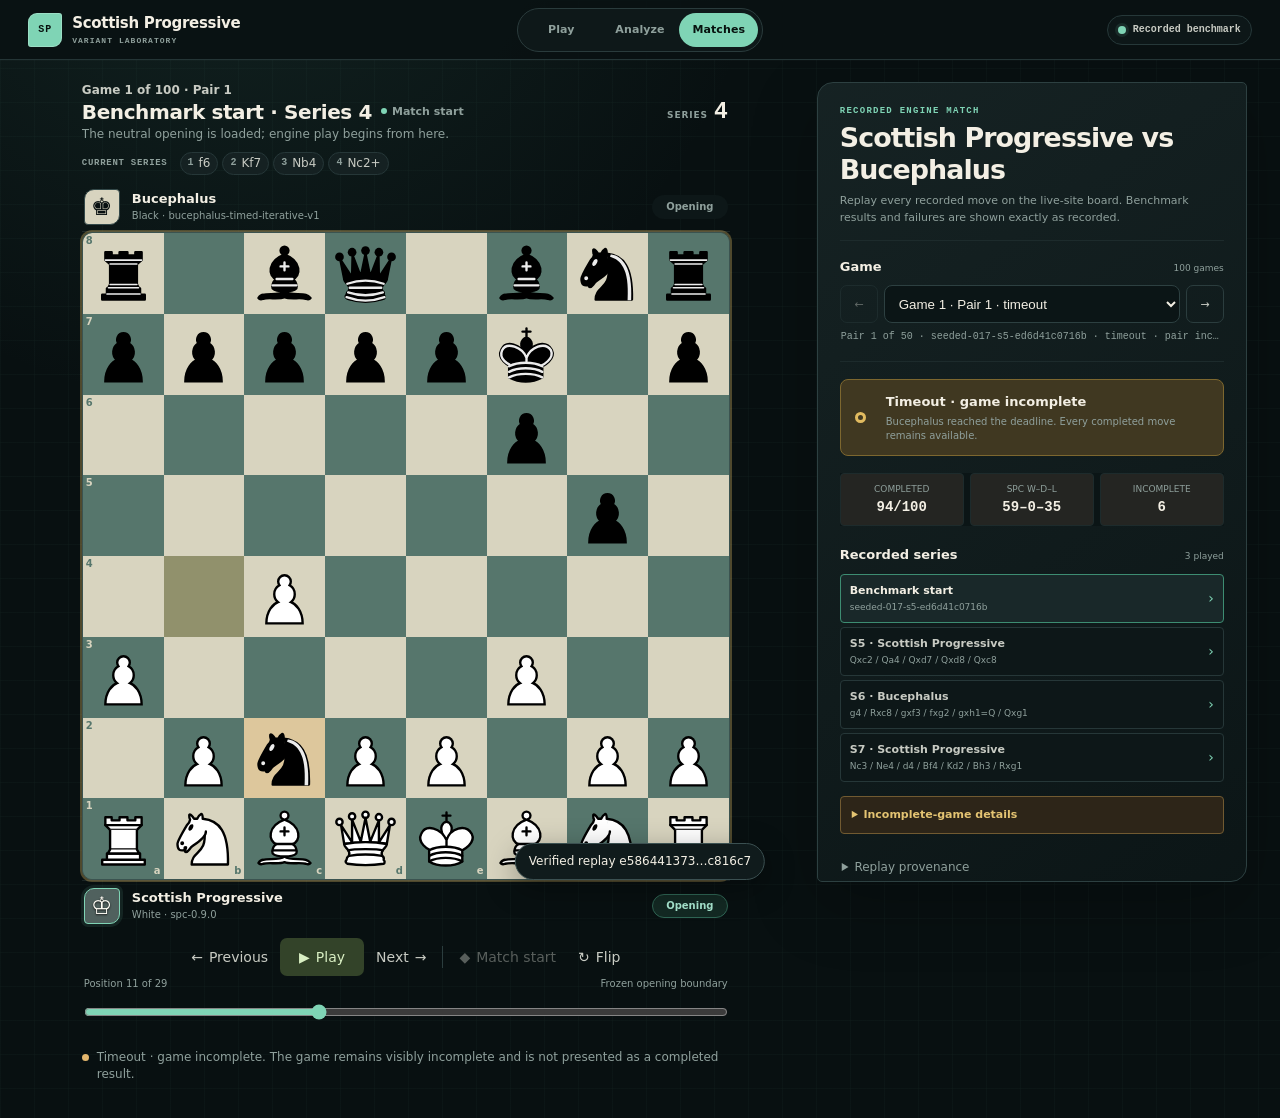
==== commit f0dc7a9a: "feat(web): redesign Scottish Progressive laboratory" ====
--- a/src/scottish_progressive/web/static/matches.html
+++ b/src/scottish_progressive/web/static/matches.html
@@ -4,7 +4,8 @@
     <meta charset="utf-8">
     <meta name="viewport" content="width=device-width, initial-scale=1">
     <meta name="color-scheme" content="dark">
-    <meta name="theme-color" content="#262522">
+    <meta name="theme-color" content="#0b1112">
+    <meta name="description" content="Replay the recorded Scottish Progressive versus Bucephalus benchmark with immutable provenance and every verified move.">
     <meta http-equiv="Content-Security-Policy" content="default-src 'self'; script-src 'self'; style-src 'self' 'unsafe-inline'; img-src 'self' data:; connect-src 'self'; object-src 'none'; base-uri 'none'; form-action 'none'">
     <title>Scottish Progressive · Match Viewer</title>
     <link rel="icon" href="data:,">
@@ -13,14 +14,17 @@
   <body class="match-viewer-page">
     <a class="skip-link" href="#match-board-pane">Skip to match board</a>
     <header class="app-header">
-      <a class="brand" href="./" aria-label="Scottish Progressive home"><span class="brand-long">Scottish Progressive</span><span class="brand-short">Progressive</span></a>
+      <a class="brand" href="./" aria-label="Scottish Progressive home">
+        <span class="brand-mark" aria-hidden="true">SP</span>
+        <span class="brand-copy"><span class="brand-long">Scottish Progressive</span><span class="brand-short">Progressive</span><small>Variant laboratory</small></span>
+      </a>
       <nav class="mode-switch" aria-label="Site section">
         <a class="mode-button mode-link" href="./">Play</a>
         <a class="mode-button mode-link" href="./?workspace=analyze">Analyze</a>
         <a class="mode-button mode-link is-active" href="./matches.html" aria-current="page">Matches</a>
       </nav>
       <div class="header-actions">
-        <span class="engine-status is-online" role="status"><span class="status-dot" aria-hidden="true"></span><span>Recorded benchmark</span></span>
+        <span class="engine-status is-online" role="status" aria-atomic="true"><span class="status-dot" aria-hidden="true"></span><span>Recorded benchmark</span></span>
       </div>
     </header>
 
@@ -63,8 +67,8 @@
           <button class="tool-button match-play-button" id="replay-play" type="button" aria-label="Play replay" title="Play or pause (Space)" disabled><span aria-hidden="true">▶</span><span>Play</span></button>
           <button class="tool-button" id="replay-next" type="button" aria-label="Next move" title="Next move (Right Arrow)" disabled><span>Next</span><span aria-hidden="true">→</span></button>
           <span class="toolbar-divider" aria-hidden="true"></span>
-          <button class="tool-button" id="replay-start" type="button" title="Jump to the benchmark start" disabled><span aria-hidden="true">◆</span><span>Match start</span></button>
-          <button class="tool-button" id="replay-flip" type="button" title="Flip board (F)" disabled><span aria-hidden="true">↻</span><span>Flip</span></button>
+          <button class="tool-button" id="replay-start" type="button" aria-label="Jump to match start" title="Jump to the benchmark start" disabled><span aria-hidden="true">◆</span><span>Match start</span></button>
+          <button class="tool-button" id="replay-flip" type="button" aria-label="Flip replay board" title="Flip board (F)" disabled><span aria-hidden="true">↻</span><span>Flip</span></button>
         </div>
         <div class="match-progress-wrap">
           <label class="match-progress-label" for="replay-progress"><span id="replay-position">Position 0 of 0</span><span id="replay-move-label">Recorded replay</span></label>
--- a/src/scottish_progressive/web/static/styles.css
+++ b/src/scottish_progressive/web/static/styles.css
@@ -1,29 +1,29 @@
 :root {
   color-scheme: dark;
-  --page: #201f1d;
-  --header: #181917;
-  --panel: #292825;
-  --panel-raised: #302f2c;
-  --panel-hover: #393733;
-  --line: #45433e;
-  --line-soft: #373632;
-  --text: #f1f1ef;
-  --text-2: #c4c3bf;
-  --text-3: #92918c;
-  --green: #81b64c;
-  --green-strong: #94c960;
-  --green-deep: #5c8731;
-  --red: #d76a61;
-  --amber: #d2a84c;
-  --blue: #7196ad;
-  --board-light: #ebecd0;
-  --board-dark: #779556;
-  --board-light-ink: #779556;
-  --board-dark-ink: #ebecd0;
-  --board-size: min(65vw, calc(100vh - 218px), 720px);
-  --radius: 5px;
-  --font: Inter, ui-sans-serif, system-ui, -apple-system, BlinkMacSystemFont, "Segoe UI", sans-serif;
-  --mono: "SFMono-Regular", Consolas, "Liberation Mono", monospace;
+  --page: #081011;
+  --header: #0a1213;
+  --panel: #101a1b;
+  --panel-raised: #172324;
+  --panel-hover: #203031;
+  --line: #2b3d3e;
+  --line-soft: #1d2b2c;
+  --text: #f3efe4;
+  --text-2: #c8cbc3;
+  --text-3: #8fa09c;
+  --green: #7fd4b5;
+  --green-strong: #a7e6cf;
+  --green-deep: #3d8d72;
+  --red: #ef837c;
+  --amber: #e3b66d;
+  --blue: #7eb6ce;
+  --board-light: #d8d4bf;
+  --board-dark: #56766c;
+  --board-light-ink: #56766c;
+  --board-dark-ink: #d8d4bf;
+  --board-size: min(64vw, calc(100dvh - 232px), 720px);
+  --radius: 8px;
+  --font: "Segoe UI Variable Text", Aptos, "Segoe UI", system-ui, sans-serif;
+  --mono: "Cascadia Code", "SFMono-Regular", Consolas, monospace;
 }
 
 * { box-sizing: border-box; }
@@ -202,7 +202,7 @@
   gap: 10px;
 }
 .ledger-label { flex: 0 0 auto; color: var(--text-3); font-size: 11px; }
-.move-chips { display: flex; min-width: 0; gap: 4px; overflow-x: auto; scrollbar-width: thin; }
+.move-chips { display: flex; flex: 1 1 0; min-width: 0; gap: 4px; overflow-x: auto; scrollbar-width: thin; }
 .move-chip,
 .series-move {
   display: inline-flex;
@@ -717,7 +717,299 @@
 .match-provenance-details dt { color: var(--text-3); font-size: 9px; }
 .match-provenance-details dd { min-width: 0; margin: 0; overflow: hidden; color: var(--text-2); font: 9px/1.35 var(--mono); text-overflow: ellipsis; white-space: nowrap; }
 
+/* Astra interface pass: a quiet, evidence-led variant laboratory. */
+body {
+  background:
+    radial-gradient(circle at 18% -12%, rgb(67 126 112 / 18%), transparent 34rem),
+    linear-gradient(rgb(127 212 181 / 2.8%) 1px, transparent 1px),
+    linear-gradient(90deg, rgb(127 212 181 / 2.8%) 1px, transparent 1px),
+    var(--page);
+  background-size: auto, 34px 34px, 34px 34px, auto;
+}
+
+.app-header {
+  min-height: 60px;
+  padding: 0 clamp(14px, 2.2vw, 32px);
+  background: rgb(10 18 19 / 96%);
+  border-bottom-color: #243536;
+  box-shadow: 0 1px 0 rgb(255 255 255 / 2%);
+}
+
+.brand {
+  display: inline-flex;
+  align-items: center;
+  width: max-content;
+  gap: 10px;
+  font-size: 15px;
+  letter-spacing: -.02em;
+}
+
+.brand-mark {
+  display: grid;
+  width: 34px;
+  height: 34px;
+  flex: 0 0 auto;
+  place-items: center;
+  color: #07110e;
+  background: var(--green);
+  border-radius: 9px 3px 9px 3px;
+  box-shadow: inset 0 0 0 1px rgb(255 255 255 / 22%);
+  font: 800 10px/1 var(--mono);
+  letter-spacing: .08em;
+}
+
+.brand-copy,
+.brand-copy > span,
+.brand-copy small { display: block; }
+.brand-copy > span { white-space: nowrap; }
+.brand-copy .brand-short { display: none; }
+.brand-copy small { margin-top: 1px; color: var(--text-3); font: 650 8px/1.2 var(--mono); letter-spacing: .13em; text-transform: uppercase; }
+
+.mode-switch {
+  min-width: 232px;
+  padding: 4px;
+  background: #0e1819;
+  border-color: #2a3b3c;
+  border-radius: 999px;
+}
+
+.mode-button {
+  min-height: 34px;
+  border-radius: 999px;
+  font-size: 11px;
+  letter-spacing: .01em;
+}
+
+.mode-button:hover { color: var(--text); background: rgb(127 212 181 / 7%); }
+.mode-button.is-active {
+  color: #07110e;
+  background: var(--green);
+  box-shadow: none;
+}
+
+.engine-status {
+  min-height: 30px;
+  padding: 5px 10px;
+  background: #0d1718;
+  border: 1px solid #263839;
+  border-radius: 999px;
+  font: 650 10px/1.2 var(--mono);
+}
+
+.status-dot { box-shadow: 0 0 0 3px rgb(227 182 109 / 10%); }
+.engine-status.is-online .status-dot { box-shadow: 0 0 0 3px rgb(127 212 181 / 10%); }
+.engine-status.is-offline .status-dot { box-shadow: 0 0 0 3px rgb(239 131 124 / 10%); }
+
+.analysis-workspace {
+  width: min(1440px, 100%);
+  grid-template-columns: minmax(0, 1fr) minmax(370px, 430px);
+  gap: clamp(20px, 3vw, 48px);
+  padding: 22px clamp(18px, 2.6vw, 38px) 34px;
+}
+
+.analysis-workspace.is-play-mode {
+  --board-size: min(61vw, calc(100dvh - 210px), 740px);
+  grid-template-columns: minmax(0, 1fr) minmax(360px, 420px);
+  padding-top: 16px;
+}
+
+.board-pane,
+.inspector { animation: workspace-in 360ms cubic-bezier(.2,.8,.2,1) both; }
+.inspector { animation-delay: 55ms; }
+
+.play-player-strip {
+  min-height: 50px;
+  padding: 5px 2px;
+  border-bottom: 1px solid transparent;
+}
+
+.play-top-player { border-bottom-color: rgb(143 160 156 / 15%); }
+.play-bottom-player { border-top: 1px solid rgb(143 160 156 / 15%); border-bottom: 0; }
+
+.player-color {
+  border-color: #334849;
+  border-radius: 10px 4px 10px 4px;
+  box-shadow: none;
+}
+
+.player-color.is-white { color: #fffdf5; background: #50615e; }
+.player-color.is-black { color: #081011; background: #d8d4bf; }
+.play-player-strip.is-active .player-color { border-color: var(--green); box-shadow: 0 0 0 3px rgb(127 212 181 / 10%); }
+.player-clock { min-width: 76px; color: var(--text-3); background: #0d1718; border: 1px solid transparent; border-radius: 999px; }
+.play-player-strip.is-active .player-clock { color: #a7e6cf; background: #132923; border-color: #2f6554; }
+
+.series-ledger { gap: 12px; }
+.ledger-label { font: 650 9px/1 var(--mono); letter-spacing: .08em; text-transform: uppercase; }
+.move-chip,
+.series-move { background: #152122; border: 1px solid #263738; border-radius: 999px; animation: none; }
+
+.board-shell {
+  border: 1px solid #3b5350;
+  border-radius: 10px;
+  box-shadow: 0 22px 65px rgb(0 0 0 / 32%), 0 0 0 5px rgb(127 212 181 / 3%);
+}
+
+.board { overflow: hidden; border-radius: 9px; }
+.square:focus-visible { z-index: 10; outline: 4px solid var(--amber); outline-offset: -4px; }
+.square.is-last::before { background: rgb(227 182 109 / 42%); }
+.square.is-selected::before { background: rgb(227 182 109 / 68%); }
+.square.is-legal::after { background: rgb(5 25 21 / 36%); box-shadow: 0 0 0 2px rgb(255 255 255 / 16%); }
+.square.is-legal.is-capture::after { background: transparent; border-color: rgb(5 25 21 / 42%); box-shadow: none; }
+
+@media (hover: hover) {
+  .square.has-piece:hover .piece { transform: translateY(-2px) scale(1.015); }
+}
+
+.board-loading { background: rgb(6 14 15 / 76%); backdrop-filter: blur(2px); }
+.spinner { border-color: rgb(255 255 255 / 20%); border-top-color: var(--green); }
+.drag-piece {
+  top: 0;
+  left: 0;
+  transform: translate3d(var(--drag-x, -120px), var(--drag-y, -120px), 0) translate(-50%, -50%);
+}
+.drag-piece.is-visible { will-change: transform; }
+
+.eval-rail { background: #071011; border-color: #314546; border-radius: 8px; }
+.eval-fill { background: #e9e4d3; }
+.eval-marker { background: var(--amber); border-color: #775e34; }
+
+.tool-button,
+.analysis-toggle,
+.tree-tool,
+.secondary,
+.primary,
+.pv-controls button,
+.dialog-close { border-radius: 7px; }
+.tool-button:hover:not(:disabled) { background: rgb(127 212 181 / 9%); }
+.primary { color: #06120e; background: var(--green); border-color: #4ba184; }
+.primary:hover:not(:disabled) { background: var(--green-strong); }
+
+.inspector {
+  top: 20px;
+  height: calc(100dvh - 100px);
+  background: linear-gradient(145deg, rgb(22 35 36 / 98%), rgb(12 22 23 / 98%));
+  border-color: #2d4041;
+  border-radius: 16px 5px 16px 5px;
+  box-shadow: 0 22px 68px rgb(0 0 0 / 24%);
+}
+
+.play-panel { padding: 22px 22px 26px; animation: none; }
+.play-heading { padding-bottom: 14px; border-bottom-color: var(--line-soft); }
+.play-heading h1 { margin-top: 4px; font-size: clamp(23px, 2.1vw, 29px); font-weight: 720; letter-spacing: -.035em; }
+.play-heading > p:last-child { max-width: 370px; font-size: 11px; line-height: 1.55; }
+.section-kicker { color: var(--green); font-family: var(--mono); letter-spacing: .14em; }
+
+.series-runway {
+  display: grid;
+  grid-template-columns: repeat(4, minmax(0, 1fr));
+  margin: 0;
+  padding: 14px 0 13px;
+  list-style: none;
+  border-bottom: 1px solid var(--line-soft);
+}
+
+.series-runway li { position: relative; display: grid; justify-items: center; gap: 4px; min-width: 0; color: #6f807d; }
+.series-runway li:not(:last-child)::after { content: ""; position: absolute; top: 12px; left: calc(50% + 13px); width: calc(100% - 26px); height: 1px; background: #2b3d3e; }
+.series-runway li.is-past:not(:last-child)::after { background: var(--green-deep); }
+.series-runway span { position: relative; z-index: 1; display: grid; width: 25px; height: 25px; place-items: center; background: #101a1b; border: 1px solid #344748; border-radius: 50%; font: 750 9px/1 var(--mono); }
+.series-runway small { overflow: hidden; max-width: 100%; font-size: 8px; text-overflow: ellipsis; white-space: nowrap; }
+.series-runway .is-past { color: #79aa99; }
+.series-runway .is-current { color: #07110e; }
+.series-runway .is-current span { background: var(--amber); border-color: #f0cc8d; box-shadow: 0 0 0 4px rgb(227 182 109 / 10%); }
+.series-runway .is-current small { color: var(--amber); font-weight: 700; }
+
+.side-picker { padding: 13px 0; }
+.play-strength-picker { padding: 11px 0 13px; }
+.side-option,
+.play-strength-option { background: #0f191a; border-color: #293b3c; border-radius: 10px 4px 10px 4px; }
+.side-option:hover,
+.play-strength-option:hover { background: #192829; border-color: #3b5354; }
+.side-option.is-active,
+.play-strength-option.is-active { color: var(--text); background: #172b27; border-color: #3d8d72; box-shadow: inset 0 0 0 1px rgb(127 212 181 / 8%); }
+.strength-mark { color: #06120e; background: var(--green); border-radius: 7px 2px 7px 2px; }
+
+.play-live { min-height: 62px; background: #0f1c1b; border-color: #2c4841; border-radius: 12px 4px 12px 4px; }
+.play-live.is-thinking { background: #111f20; border-color: #365353; }
+.play-live.is-error { background: #321d1c; border-color: #73413e; }
+.play-live.is-warning { background: #2d2518; border-color: #715a31; }
+.play-live.is-won { background: #14271f; border-color: #3d735c; }
+.play-live.is-review { background: #272319; border-color: #6b5934; }
+.play-live-mark i { background: var(--green); }
+
+.play-series-card { margin-top: 11px; padding: 12px 2px; }
+.play-series-count { color: var(--amber); }
+.play-history { border-top-color: var(--line-soft); }
+.play-history-row { min-height: 42px; animation: none; }
+.play-history-row.is-current { background: rgb(227 182 109 / 7%); box-shadow: inset 2px 0 var(--amber); }
+.play-history-step { background: #0e1819; border-color: #293a3b; }
+
+.play-actions { gap: 8px; }
+.play-new-game { min-height: 44px; }
+.play-resign { color: #f1aaa5; }
+
+.engine-proof-details { margin-top: 14px; border-top: 1px solid var(--line-soft); }
+.engine-proof-details > summary { display: grid; grid-template-columns: auto minmax(0, 1fr); align-items: baseline; gap: 10px; min-height: 42px; padding: 12px 1px 8px; color: var(--text-2); cursor: pointer; font-size: 11px; font-weight: 700; }
+.engine-proof-details > summary small { overflow: hidden; color: var(--text-3); font: 8px var(--mono); text-align: right; text-overflow: ellipsis; white-space: nowrap; }
+.engine-proof { margin-top: 4px; padding-top: 4px; border-top: 0; }
+.engine-proof div { grid-template-columns: 70px minmax(0, 1fr); }
+
+.tabs { background: #0d1718; border-bottom-color: #293a3b; }
+.tab::after { background: var(--amber); }
+.tab-panel { animation: panel-in 180ms ease-out both; }
+.analysis-progress { height: 4px; background: #071011; }
+.analysis-progress > span { background: linear-gradient(90deg, var(--green-deep), var(--green)); }
+.preset-switch { background: #0e1819; border-color: #2b3d3e; border-radius: 9px; }
+.preset-switch button.is-active { color: #07110e; background: var(--green); }
+.search-settings,
+.result-details,
+.search-details { border-bottom-color: var(--line-soft); }
+input,
+textarea { background: #091314; border-color: #304344; }
+input:hover,
+textarea:hover { border-color: #4b6464; }
+.analysis-empty,
+.analysis-loading { min-height: 170px; }
+.analysis-error,
+.setup-error { background: #321d1c; border-left-color: var(--red); }
+.result-hero { border-bottom-color: var(--line-soft); }
+.result-score { color: var(--amber); }
+.evaluation-help { background: #0d1718; border-left-color: var(--green-deep); }
+.proof-chip { background: #0d1718; border-color: #293a3b; }
+.pv-series-group,
+.pv-controls { border-color: #2a3c3d; }
+.pv-series-group small { background: #0d1718; }
+.alternative-row:hover,
+.tree-root:hover,
+.tree-move:hover,
+.tree-root.is-current,
+.tree-move.is-current { background: rgb(127 212 181 / 7%); }
+.study-tree-section { border-top-color: #2b3d3e; }
+.tree-root,
+.tree-move { border-bottom-color: var(--line-soft); }
+.tree-children { border-left-color: #324647; }
+.tree-children.has-variations { border-left-color: var(--green-deep); }
+.tree-continue,
+.move-quality.is-unrated { background: #0d1718; }
+
+dialog { background: #101a1b; border-color: #334748; border-radius: 16px 5px 16px 5px; }
+dialog::backdrop { background: rgb(3 8 9 / 76%); backdrop-filter: blur(4px); }
+.toast { background: #101b1c; border-color: #3b5051; border-radius: 999px; }
+
+.match-viewer-workspace {
+  --board-size: min(59vw, calc(100dvh - 252px), 700px);
+  grid-template-columns: minmax(0, 1fr) minmax(370px, 430px);
+}
+.match-panel { padding: 22px 22px 27px; }
+.match-game-controls select { background: #0b1516; border-color: #2d4041; }
+.match-status-card { background: #0f1c1b; border-color: #2c4841; }
+.match-scoreboard { background: #0b1516; border-color: #293a3b; }
+.match-series-row { background: #0d1718; border-color: #263738; }
+.match-series-row:hover,
+.match-series-row.is-current { background: #192829; border-color: var(--green-deep); }
+.match-failure-details { background: #2d2518; border-color: #715a31; }
+
 @keyframes spin { to { transform: rotate(1turn); } }
+@keyframes workspace-in { from { opacity: 0; transform: translateY(8px); } }
 @keyframes panel-in { from { opacity: 0; transform: translateY(3px); } }
 @keyframes results-in { from { opacity: 0; transform: translateY(4px); } }
 @keyframes move-in { from { opacity: 0; transform: translateY(2px); } }
@@ -755,22 +1047,30 @@
   .is-play-mode .play-player-strip { width: min(100%, var(--board-size)); }
 }
 
+@media (max-width: 850px) {
+  .brand-long { display: none; }
+  .brand-copy .brand-short { display: block; }
+  .brand-copy small { letter-spacing: .08em; }
+}
+
 @media (max-width: 560px) {
   :root { --board-size: calc(100vw - 48px); }
-  .app-header { min-height: 48px; padding: 0 12px; }
+  .app-header { grid-template-columns: auto minmax(0, 1fr) auto; min-height: 52px; gap: 6px; padding: 0 10px; }
   .brand { font-size: 14px; }
+  .brand-mark { width: 28px; height: 28px; border-radius: 7px 2px 7px 2px; font-size: 8px; }
+  .brand-copy { display: none; }
   .brand-long { display: none; }
   .brand-short { display: inline; }
-  .mode-switch { min-width: 186px; }
-  .mode-button { min-height: 30px; padding: 3px 7px; font-size: 10px; }
+  .mode-switch { justify-self: center; width: 100%; min-width: 0; max-width: 190px; }
+  .mode-button { min-height: 30px; padding: 3px 6px; font-size: 9px; }
   .header-actions { gap: 8px; }
   .rules-label { display: none; }
-  .engine-status { max-width: 150px; font-size: 10px; }
-  .engine-status > span:last-child { display: none; }
+  .engine-status { max-width: 76px; min-height: 28px; gap: 5px; padding: 4px 7px; font-size: 8px; }
+  .engine-status > span:last-child { display: block; min-width: 0; overflow: hidden; text-overflow: ellipsis; }
   .analysis-workspace { padding: 10px 7px 22px; }
-  .analysis-workspace.is-play-mode { --board-size: calc(100vw - 14px); padding-top: 6px; }
-  .match-viewer-workspace { --board-size: calc(100vw - 14px); padding-top: 6px; }
-  .match-viewer-page .header-actions { width: 0; visibility: hidden; }
+  .analysis-workspace.is-play-mode { --board-size: calc(100vw - 28px); padding-top: 6px; }
+  .match-viewer-workspace { --board-size: calc(100vw - 28px); padding-top: 6px; }
+  .match-viewer-page .header-actions { display: none; }
   .match-board-pane .position-strip { padding-left: 0; }
   .match-board-pane .series-ledger,
   .match-board-pane .board-toolbar,
@@ -828,13 +1128,14 @@
   .match-replay-toolbar .toolbar-divider { display: none; }
   .continue-button { width: auto; }
   .continue-button span { display: inline; }
-  .engine-status { max-width: 118px; }
+  .engine-status { max-width: 62px; padding-right: 5px; padding-left: 5px; }
   .app-header { padding-right: 8px; padding-left: 8px; }
   .brand { font-size: 12px; }
-  .mode-switch { min-width: 172px; }
+  .brand-mark { width: 26px; height: 26px; }
+  .mode-switch { min-width: 0; }
   .mode-button { padding-right: 7px; padding-left: 7px; }
-  .analysis-workspace.is-play-mode { --board-size: calc(100vw - 8px); padding-right: 4px; padding-left: 4px; }
-  .match-viewer-workspace { --board-size: calc(100vw - 8px); padding-right: 4px; padding-left: 4px; }
+  .analysis-workspace.is-play-mode { --board-size: calc(100vw - 24px); padding-right: 4px; padding-left: 4px; }
+  .match-viewer-workspace { --board-size: calc(100vw - 24px); padding-right: 4px; padding-left: 4px; }
   .match-scoreboard { gap: 3px; }
   .match-scoreboard div { padding-right: 4px; padding-left: 4px; }
   .player-clock { min-width: 56px; }
